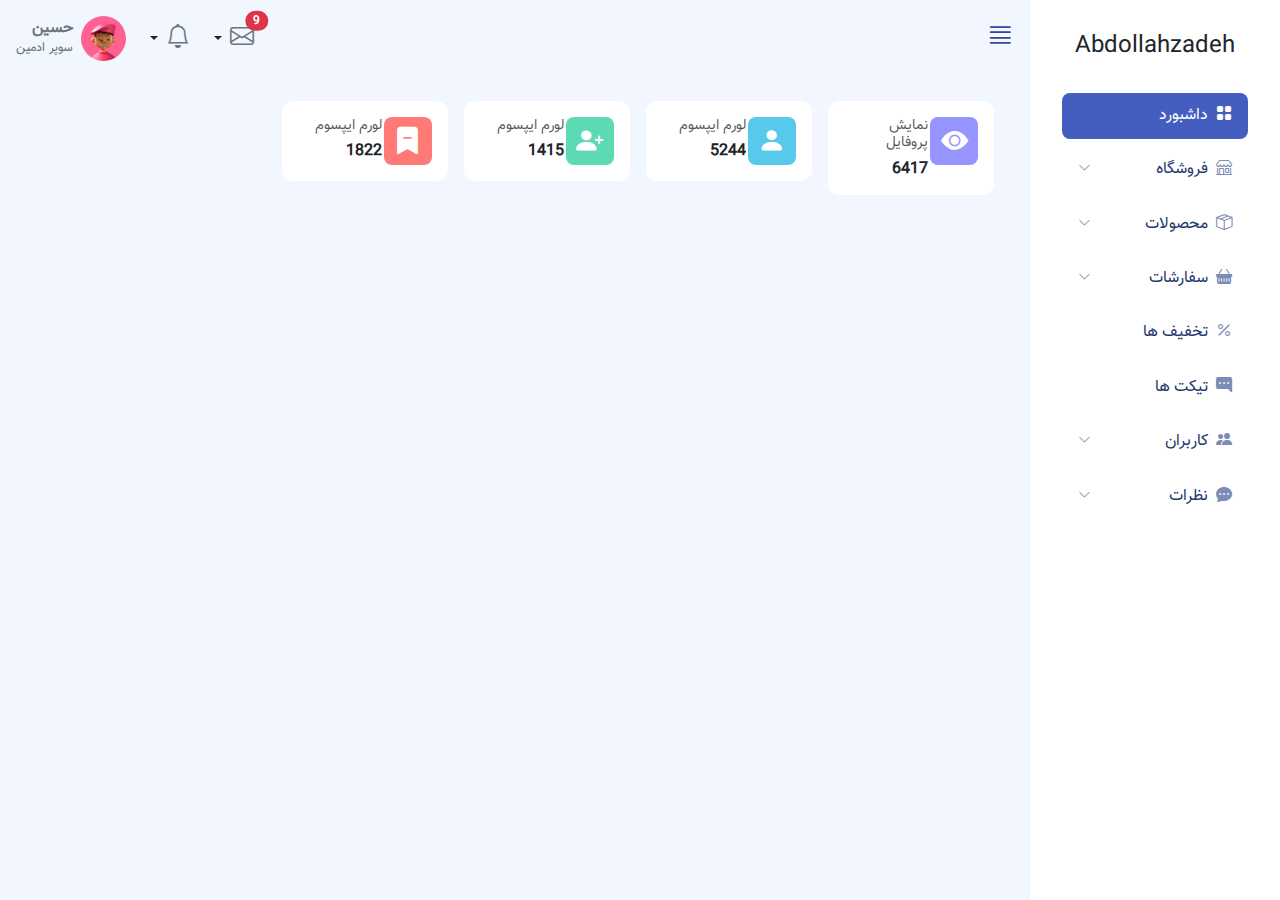
==== index.html @ b26c0078 "Stats section - use purecounterjs library" ====
<!DOCTYPE html>
<html lang="fa" dir="rtl">

<head>
    <meta charset="UTF-8">
    <meta http-equiv="X-UA-Compatible" content="IE=edge">
    <meta name="viewport" content="width=device-width, initial-scale=1.0">
    <link rel="stylesheet" href="./css/bootstrap.rtl.min.css">

    <link rel="stylesheet" href="https://cdn.jsdelivr.net/npm/bootstrap-icons@1.10.5/font/bootstrap-icons.css">

    <link rel="stylesheet" href="./css/main.css">

    <title>Hossein Abdollahzadeh</title>
</head>

<body>

<section x-data="toggleSidebar">
    <section x-cloak class="sidebar scroller" :class="open || 'inactive'">
        <div class="d-flex align-items-center justify-content-between justify-content-lg-center">
            <h4>Abdollahzadeh</h4>
            <i @click="toggle" class="d-lg-none fs-1 bi bi-x"></i>
        </div>
        <div class="mt-4">
            <ul class="list-unstyled">
                <li class="sidebar-item active">
                    <a class="sidebar-link" href="./index.html">
                        <i class="me-2 bi bi-grid-fill"></i>
                        <span>داشبورد</span>
                    </a>
                </li>
                <li x-data="dropdown" class="sidebar-item">
                    <div @click="toggle" class="sidebar-link" href="./index.html">
                        <i class="me-2 bi bi-shop"></i>
                        <span>فروشگاه</span>
                        <i class="ms-auto bi bi-chevron-down"></i>
                    </div>
                    <ul x-show="open" x-transition class="submenu">
                        <li class="submenu-item">
                            <a href="#">لیست فروشگاه ها</a>
                        </li>
                        <li class="submenu-item">
                            <a href="#">ایجاد فروشگاه</a>
                        </li>
                        <li class="submenu-item">
                            <a href="#">ویرایش فروشگاه</a>
                        </li>
                    </ul>
                </li>
                <li x-data="dropdown" class="sidebar-item">
                    <div @click="toggle" class="sidebar-link" href="./index.html">
                        <i class="me-2 bi bi-box-seam"></i>
                        <span>محصولات</span>
                        <i class="ms-auto bi bi-chevron-down"></i>
                    </div>
                    <ul x-show="open" x-transition class="submenu">
                        <li class="submenu-item">
                            <a href="#">لیست محصولات</a>
                        </li>
                        <li class="submenu-item">
                            <a href="#">ایجاد محصول</a>
                        </li>
                        <li class="submenu-item">
                            <a href="#">ویرایش محصول</a>
                        </li>
                    </ul>
                </li>
                <li x-data="dropdown" class="sidebar-item">
                    <div @click="toggle" class="sidebar-link" href="./index.html">
                        <i class="me-2 bi bi-basket-fill"></i>
                        <span>سفارشات</span>
                        <i class="ms-auto bi bi-chevron-down"></i>
                    </div>
                    <ul x-show="open" x-transition class="submenu">
                        <li class="submenu-item">
                            <a href="#">لیست سفارشات</a>
                        </li>
                        <li class="submenu-item">
                            <a href="#">سفارشات تأیید شده</a>
                        </li>
                        <li class="submenu-item">
                            <a href="#">سفارشت تأیید نشده</a>
                        </li>
                    </ul>
                </li>
                <li class="sidebar-item">
                    <a class="sidebar-link" href="#">
                        <i class="me-2 bi bi-percent"></i>
                        <span>تخفیف ها</span>
                    </a>
                </li>
                <li class="sidebar-item">
                    <a class="sidebar-link" href="#">
                        <i class="me-2 bi bi-chat-right-dots-fill"></i>
                        <span>تیکت ها</span>
                    </a>
                </li>
                <li x-data="dropdown" class="sidebar-item">
                    <div @click="toggle" class="sidebar-link" href="./index.html">
                        <i class="me-2 bi bi-people-fill"></i>
                        <span>کاربران</span>
                        <i class="ms-auto bi bi-chevron-down"></i>
                    </div>
                    <ul x-show="open" x-transition class="submenu">
                        <li class="submenu-item">
                            <a href="#">لیست کاربران</a>
                        </li>
                        <li class="submenu-item">
                            <a href="#">ایجاد کاربران</a>
                        </li>
                        <li class="submenu-item">
                            <a href="#">ویرایش کاربران</a>
                        </li>
                    </ul>
                </li>
                <li x-data="dropdown" class="sidebar-item">
                    <div @click="toggle" class="sidebar-link" href="./index.html">
                        <i class="me-2 bi bi-chat-dots-fill"></i>
                        <span>نظرات</span>
                        <i class="ms-auto bi bi-chevron-down"></i>
                    </div>
                    <ul x-show="open" x-transition class="submenu">
                        <li class="submenu-item">
                            <a href="#">لیست نظرات</a>
                        </li>
                        <li class="submenu-item">
                            <a href="#">نظرات تأیید شده</a>
                        </li>
                        <li class="submenu-item">
                            <a href="#">نظرات تأیید نشده</a>
                        </li>
                    </ul>
                </li>
            </ul>
        </div>
    </section>
    <section class="main" :class="open || 'active'">
        <header class="header d-flex justify-content-between align-items-center p-3">
            <div>
                <a href="#">
                    <i @click="toggle" class="toggle-sidebar-icon bi bi-justify fs-3"></i>
                </a>
            </div>
            <div class="d-flex align-items-center">
                <div class="dropdown">
                    <div class="dropdown-toggle" data-bs-toggle="dropdown"
                         aria-expanded="false">
                        <span class="position-absolute top-0 end-50 translate-middle badge rounded-pill bg-danger bg-red">9</span>
                        <i class="bi bi-envelope fs-4 text-gray-600"></i>
                    </div>
                    <ul class="dropdown-menu">
                        <li><a class="dropdown-item fs-7" href="#">لورم ایپسوم</a></li>
                        <li><a class="dropdown-item fs-7" href="#">لورم ایپسوم متن</a></li>
                        <li><a class="dropdown-item fs-7" href="#">لورم ایپسوم متن ساختگی</a></li>
                    </ul>
                </div>
                <div class="dropdown mx-4">
                    <div class="dropdown-toggle" data-bs-toggle="dropdown"
                         aria-expanded="false">
                        <i class="bi bi-bell fs-4 text-gray-600"></i>
                    </div>
                    <ul class="dropdown-menu">
                        <li><a class="dropdown-item fs-7" href="#">لورم ایپسوم</a></li>
                        <li><a class="dropdown-item fs-7" href="#">لورم ایپسوم متن</a></li>
                        <li><a class="dropdown-item fs-7" href="#">لورم ایپسوم متن ساختگی</a></li>
                    </ul>
                </div>
                <div class="dropdown">
                    <div class="dropdown-toggle profile d-flex align-items-center" data-bs-toggle="dropdown"
                         aria-expanded="false">
                        <img width="45" class="img-fluid rounded-circle me-2" src="./images/7.jpg" alt="">
                        <div>
                            <h6 class="fs-6 fw-bold text-gray-600 mb-0">حسین</h6>
                            <p class="fs-8 text-gray-600 mb-0">سوپر ادمین</p>
                        </div>
                    </div>
                    <ul class="dropdown-menu">
                        <li>
                            <a class="dropdown-item fs-7" href="#">
                                <i class="bi bi-person fs-5 me-1"></i>
                                پروفایل
                            </a>
                        </li>
                        <li>
                            <a class="dropdown-item fs-7" href="#">
                                <i class="bi bi-gear fs-6 me-1"></i>
                                تنظیمات
                            </a>
                        </li>
                        <li>
                            <a class="dropdown-item fs-7" href="#">
                                <i class="bi bi-wallet fs-6 me-1"></i>
                                حساب کاربری
                            </a>
                        </li>
                        <li>
                            <hr class="dropdown-divider">
                        </li>
                        <li>
                            <a class="dropdown-item fs-7" href="#">
                                <i class="bi bi-box-arrow-left fs-5 me-1"></i>
                                خروج
                            </a>
                        </li>
                    </ul>
                </div>
            </div>
        </header>
        <div class="content p-2 p-lg-4">
            <div class="container-fluid">
                <div class="row gy-4">
                    <!--Stats-->
                    <div class="col-xl-9">
                        <div class="row g-3">
                            <div class="col-6 col-xl-3">
                                <div class="card">
                                    <div class="card-body">
                                        <div class="row g-3">
                                            <div class="col-md-4">
                                                <div class="stats-icon bg-purple">
                                                    <i class="bi bi-eye-fill lh-0"></i>
                                                </div>
                                            </div>
                                            <div class="col-md-8">
                                                <h6 class="fs-7 text-muted">نمایش پروفایل</h6>
                                                <h6 class="fw-bold mb-0 purecounter" data-purecounter-start="0"
                                                    data-purecounter-end="18600">0</h6>
                                            </div>
                                        </div>
                                    </div>
                                </div>
                            </div>
                            <div class="col-6 col-xl-3">
                                <div class="card">
                                    <div class="card-body">
                                        <div class="row g-3">
                                            <div class="col-md-4">
                                                <div class="stats-icon bg-blue">
                                                    <i class="bi bi-person-fill lh-0"></i>
                                                </div>
                                            </div>
                                            <div class="col-md-8">
                                                <h6 class="fs-7 text-muted">لورم ایپسوم</h6>
                                                <h6 class="fw-bold mb-0 purecounter" data-purecounter-start="0"
                                                    data-purecounter-end="15200">0</h6>
                                            </div>
                                        </div>
                                    </div>
                                </div>
                            </div>
                            <div class="col-6 col-xl-3">
                                <div class="card">
                                    <div class="card-body">
                                        <div class="row g-3">
                                            <div class="col-md-4">
                                                <div class="stats-icon bg-green">
                                                    <i class="bi bi-person-plus-fill lh-0"></i>
                                                </div>
                                            </div>
                                            <div class="col-md-8">
                                                <h6 class="fs-7 text-muted">لورم ایپسوم</h6>
                                                <h6 class="fw-bold mb-0 purecounter" data-purecounter-start="0"
                                                    data-purecounter-end="4100">0</h6>
                                            </div>
                                        </div>
                                    </div>
                                </div>
                            </div>
                            <div class="col-6 col-xl-3">
                                <div class="card">
                                    <div class="card-body">
                                        <div class="row g-3">
                                            <div class="col-md-4">
                                                <div class="stats-icon bg-red">
                                                    <i class="bi bi-bookmark-dash-fill lh-0"></i>
                                                </div>
                                            </div>
                                            <div class="col-md-8">
                                                <h6 class="fs-7 text-muted">لورم ایپسوم</h6>
                                                <h6 class="fw-bold mb-0 purecounter" data-purecounter-start="0"
                                                    data-purecounter-end="5280">0</h6>
                                            </div>
                                        </div>
                                    </div>
                                </div>
                            </div>
                        </div>
                    </div>
                    <div class="col-xl-3"></div>
                </div>
            </div>
        </div>
    </section>
</section>


<script src="./js/bootstrap.bundle.min.js"></script>
<script defer src="./js/alpinejs3.12.1.min.js"></script>
<script src="./js/purecounter_vanilla.js"></script>
<script>
    new PureCounter();
</script>
<script>
    document.addEventListener('alpine:init', () => {
        Alpine.data('toggleSidebar', () => ({
            open: window.innerWidth <= 992 ? false : true,

            toggle() {
                this.open = !this.open;
            }
        })),
            Alpine.data('dropdown', () => ({
                open: false,

                toggle() {
                    this.open = !this.open;
                }
            }))
    })

</script>
</body>

</html>
---- css/main.css ----
@font-face {
    font-family: "Vazir";
    src: url("../fonts/Vazir.eot");
    /* IE9 Compat Modes */
    src: url("../fonts/Vazir.eot?#iefix") format("embedded-opentype"),
    url("../fonts/Vazir.woff2") format("woff2"),
    url("../fonts/Vazir.woff") format("woff"),
    url("../fonts/Vazir.ttf") format("truetype");
    /* Safari, Android, iOS */
}

/* width */
::-webkit-scrollbar {
    width: 6px;
}

/* Track */
::-webkit-scrollbar-track {
    background: #f1f1f1;
}

/* Handle */
::-webkit-scrollbar-thumb {
    background: #aaa;
    border-radius: 6px;
}

/* Handle on hover */
::-webkit-scrollbar-thumb:hover {
    background: #555;
}

/*Scroller for firefox*/
.scroller {
    scrollbar-color: #aaa #fff; /* thumb and track color */
    scrollbar-width: thin;
}

body {
    font-family: "Vazir" !important;
}

/*Utilities*/
.text-gray {
    color: #44494e !important;
}

.text-gray-600 {
    color: #6c757d !important;
}

.fs-7 {
    font-size: 0.9rem;
}

.fs-8 {
    font-size: 0.8rem;
}

.lh-0 {
    line-height: 0;
}

.bg-red {
    background-color: #ff7976;
}

.bg-purple {
    background-color: #9694ff;
}

.bg-blue {
    background-color: #57caeb;
}

.bg-green {
    background-color: #5ddab4;
}

/*Overwrite bootstrap classes*/
.card {
    border: none !important;
    border-radius: 0.7rem;
}

/* Sidebar */
.sidebar {
    width: 250px;
    height: 100vh;
    position: fixed;
    background-color: white;
    transition: all 0.5s ease-out;
    padding: 2rem;
    overflow-y: hidden;
    z-index: 10;
}

.sidebar:hover {
    overflow-y: auto;

}

.sidebar.inactive {
    margin-right: -250px;
}

.sidebar .sidebar-item {
    margin-top: 0.5rem;
}

.sidebar .sidebar-item .sidebar-link {
    text-decoration: none;
    color: #25396f;
    padding: 0.7rem 1rem;
    display: flex;
    align-items: center;
    border-radius: 0.5rem;
    transition: all 0.5s;
    cursor: pointer;
}

.sidebar .sidebar-item .sidebar-link:hover {
    background-color: #f0f1f5;
}

.sidebar .sidebar-item .sidebar-link i {
    color: #7c8db5;
}

.sidebar .sidebar-item.active .sidebar-link {
    background-color: #435ebe;
    color: #ffffff;
}

.sidebar .sidebar-item.active .sidebar-link i {
    color: #ffffff;
}

.sidebar .submenu {
    list-style: none;
}

.sidebar .submenu .submenu-item a {
    padding: 0.7rem 1rem;
    display: block;
    color: #25396f;
    font-size: 0.85rem;
    font-weight: 600;
    text-decoration: none;
    transition: all 0.3s;
}

.sidebar .submenu .submenu-item a:hover {
    margin-right: 0.3rem;
}

.sidebar .sidebar-item .bi-chevron-down {
    font-size: 0.8rem;
}

/* Main */
.main {
    background-color: #f2f7ff;
    height: 100vh;
    transition: all 0.5s ease-out;
}

.main.active {
    margin-right: 0;
}

.main .toggle-sidebar-icon {
    color: #364b98;
}

.main .header .profile::after {
    display: none !important;
}

.main .content .stats-icon {
    width: 3rem;
    height: 3rem;
    border-radius: 0.5rem;
    display: flex;
    align-items: center;
    justify-content: center;

}

.main .content .stats-icon i {
    color: #ffffff;
    font-size: 1.7rem;
}

@media (min-width: 992px) {
    .main {
        margin-right: 250px;
    }
}

[x-cloak] {
    display: none !important;
}
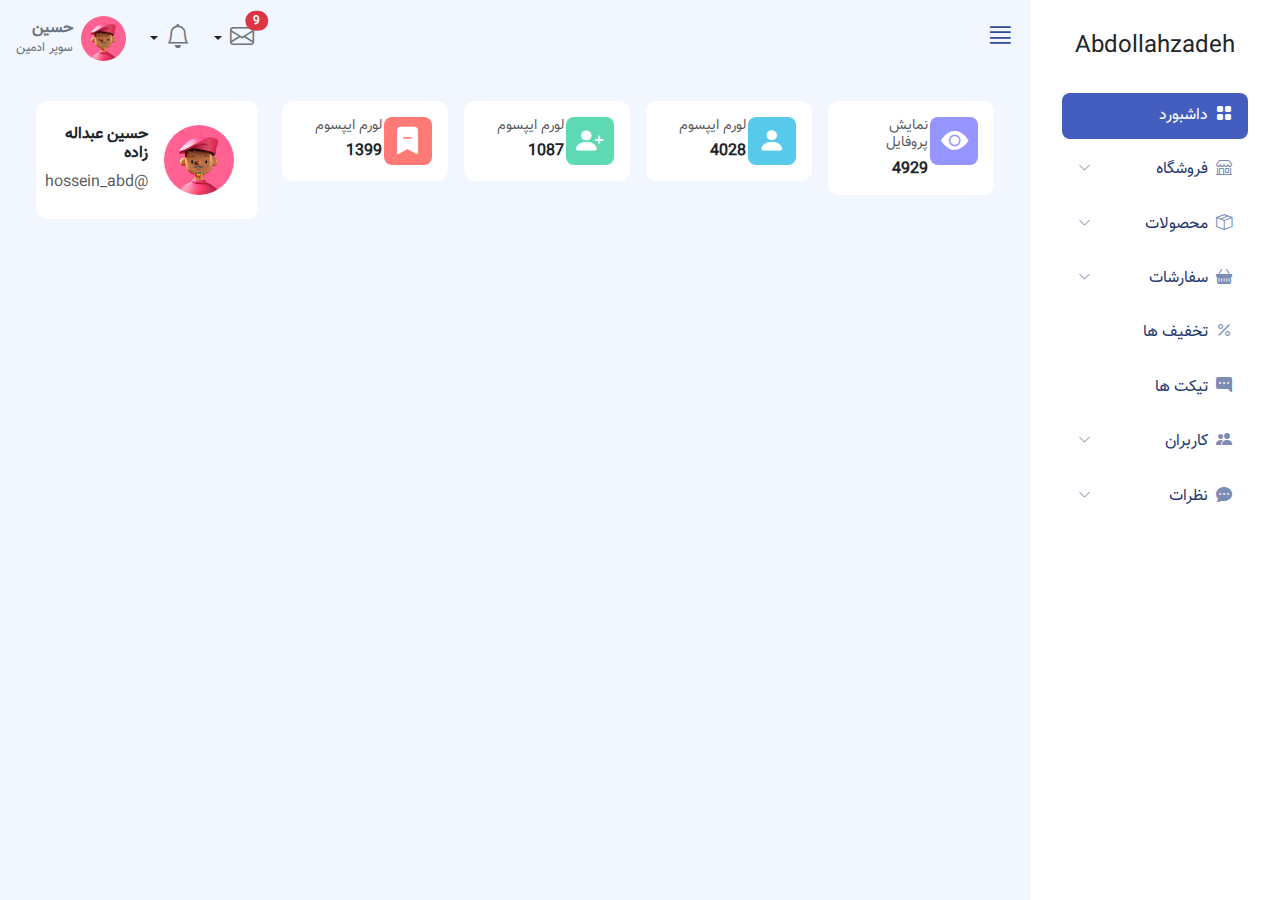
==== commit cc1b065f: "Profile section" ====
--- a/index.html
+++ b/index.html
@@ -287,7 +287,18 @@
                             </div>
                         </div>
                     </div>
-                    <div class="col-xl-3"></div>
+                    <div class="col-xl-3">
+                        <!--Profile-->
+                        <div class="card">
+                            <div class="card-body d-flex align-items-center p-4">
+                                <img width="70" class="img-fluid rounded-circle" src="./images/7.jpg" alt="">
+                                <div class="ms-3">
+                                    <h6 class="fw-bold">حسین عبداله زاده</h6>
+                                    <p class="text-muted mb-0">@hossein_abd</p>
+                                </div>
+                            </div>
+                        </div>
+                    </div>
                 </div>
             </div>
         </div>
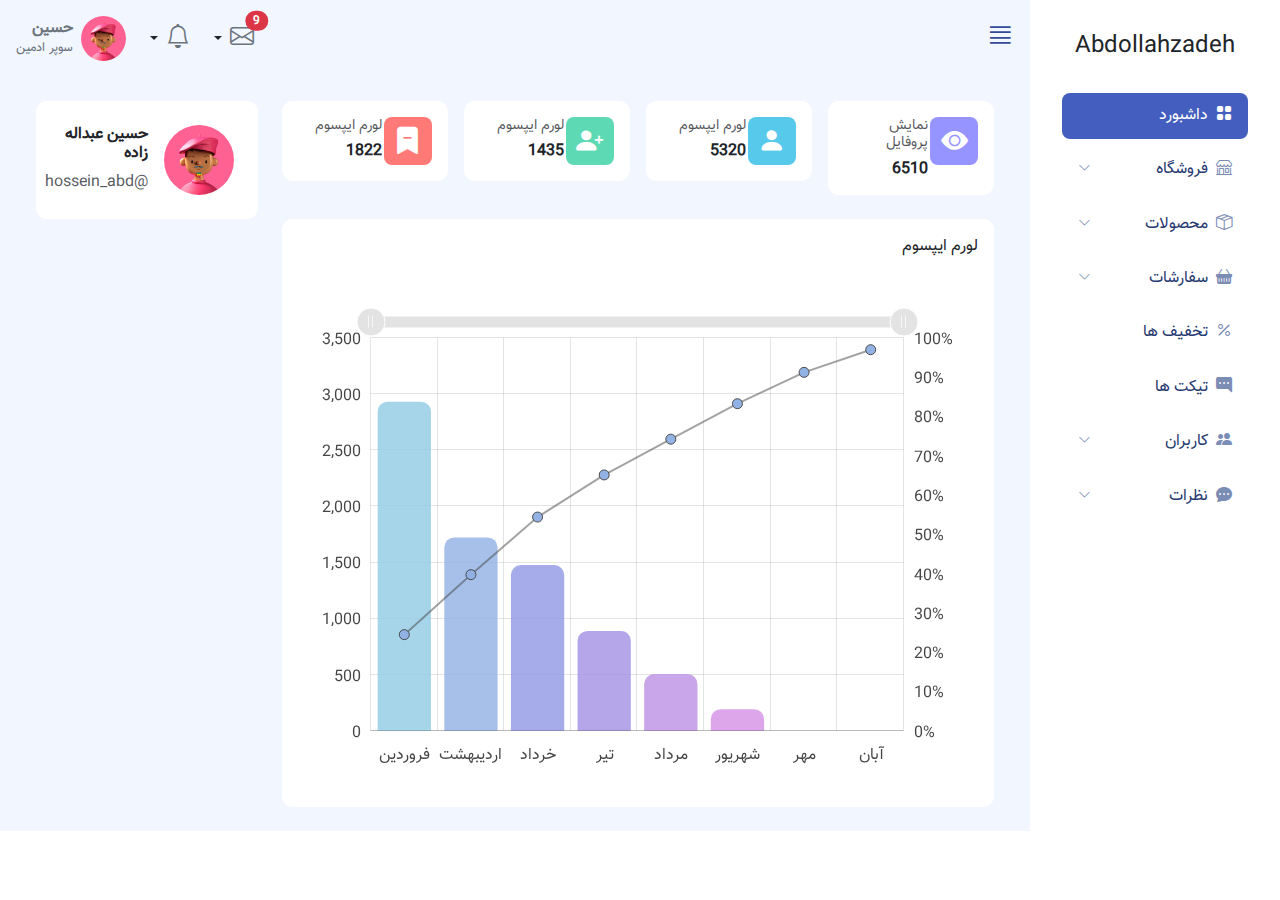
==== commit 57a65cf0: "Chart section - column chart - amchart" ====
--- a/index.html
+++ b/index.html
@@ -286,6 +286,19 @@
                                 </div>
                             </div>
                         </div>
+                        <!--Chart-->
+                        <div class="row mt-4">
+                            <div class="col-12">
+                                <div class="card">
+                                    <div class="card-header">
+                                        لورم ایپسوم
+                                    </div>
+                                    <div class="card-body">
+                                        <div id="chartdiv" style="height: 500px;"></div>
+                                    </div>
+                                </div>
+                            </div>
+                        </div>
                     </div>
                     <div class="col-xl-3">
                         <!--Profile-->
@@ -312,25 +325,11 @@
 <script>
     new PureCounter();
 </script>
-<script>
-    document.addEventListener('alpine:init', () => {
-        Alpine.data('toggleSidebar', () => ({
-            open: window.innerWidth <= 992 ? false : true,
-
-            toggle() {
-                this.open = !this.open;
-            }
-        })),
-            Alpine.data('dropdown', () => ({
-                open: false,
-
-                toggle() {
-                    this.open = !this.open;
-                }
-            }))
-    })
-
-</script>
+<script src="./js/charts/chart1/cdn.amcharts.com_lib_4_core.js"></script>
+<script src="./js/charts/chart1/cdn.amcharts.com_lib_4_charts.js"></script>
+<script src="./js/charts/chart1/cdn.amcharts.com_lib_4_themes_animated.js"></script>
+<script src="./js/charts/chart1/chart1.js"></script>
+<script src="./js/alpineComponents.js"></script>
 </body>
 
 </html>--- a/css/main.css
+++ b/css/main.css
@@ -80,6 +80,16 @@
 /*Overwrite bootstrap classes*/
 .card {
     border: none !important;
+    border-radius: 0.7rem;
+}
+
+.card-header {
+    padding: 1rem;
+    background-color: #ffffff;
+    border-bottom: none;
+}
+
+.card-header:first-child {
     border-radius: 0.7rem;
 }
 
@@ -161,7 +171,6 @@
 /* Main */
 .main {
     background-color: #f2f7ff;
-    height: 100vh;
     transition: all 0.5s ease-out;
 }
 
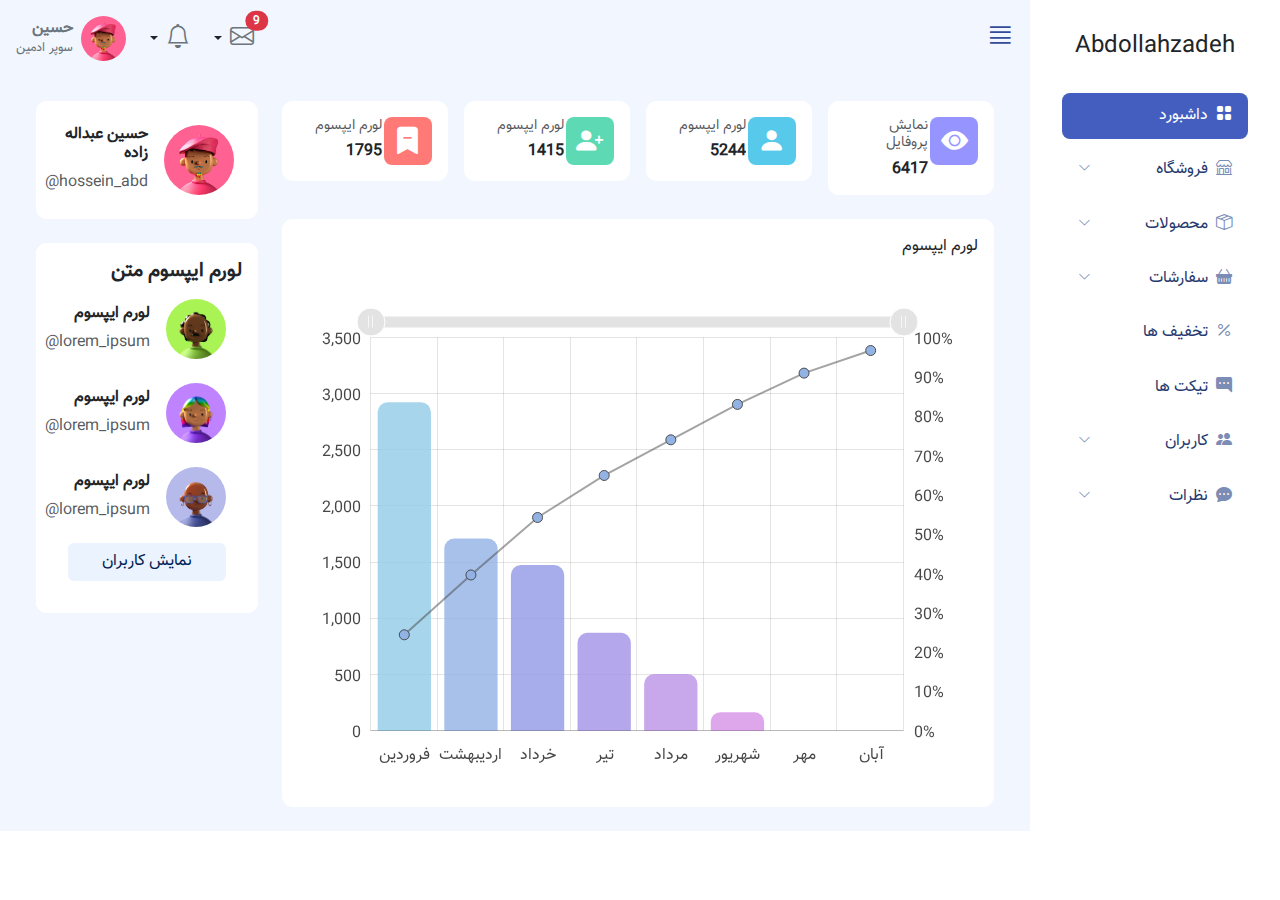
==== commit 16b8cf8d: "Users section" ====
--- a/index.html
+++ b/index.html
@@ -210,8 +210,8 @@
         <div class="content p-2 p-lg-4">
             <div class="container-fluid">
                 <div class="row gy-4">
-                    <!--Stats-->
                     <div class="col-xl-9">
+                        <!--Stats-->
                         <div class="row g-3">
                             <div class="col-6 col-xl-3">
                                 <div class="card">
@@ -307,7 +307,39 @@
                                 <img width="70" class="img-fluid rounded-circle" src="./images/7.jpg" alt="">
                                 <div class="ms-3">
                                     <h6 class="fw-bold">حسین عبداله زاده</h6>
-                                    <p class="text-muted mb-0">@hossein_abd</p>
+                                    <p class="text-muted mb-0 dir-ltr">@hossein_abd</p>
+                                </div>
+                            </div>
+                        </div>
+                        <!--Users-->
+                        <div class="card mt-4">
+                            <div class="card-header">
+                                <h5 class="fw-bold mb-0">لورم ایپسوم متن</h5>
+                                <div class="card-body">
+                                    <div class="d-flex align-items-center">
+                                        <img width="60" class="img-fluid rounded-circle" src="./images/4.jpg" alt="">
+                                        <div class="ms-3">
+                                            <h6 class="fw-bold">لورم ایپسوم</h6>
+                                            <p class="text-muted mb-0 dir-ltr">@lorem_ipsum</p>
+                                        </div>
+                                    </div>
+                                    <div class="d-flex align-items-center my-4">
+                                        <img width="60" class="img-fluid rounded-circle" src="./images/5.jpg" alt="">
+                                        <div class="ms-3">
+                                            <h6 class="fw-bold">لورم ایپسوم</h6>
+                                            <p class="text-muted mb-0 dir-ltr">@lorem_ipsum</p>
+                                        </div>
+                                    </div>
+                                    <div class="d-flex align-items-center">
+                                        <img width="60" class="img-fluid rounded-circle" src="./images/1.jpg" alt="">
+                                        <div class="ms-3">
+                                            <h6 class="fw-bold">لورم ایپسوم</h6>
+                                            <p class="text-muted mb-0 dir-ltr">@lorem_ipsum</p>
+                                        </div>
+                                    </div>
+                                    <div class="d-grid">
+                                        <button class="btn btn-light-primary mt-3">نمایش کاربران</button>
+                                    </div>
                                 </div>
                             </div>
                         </div>
--- a/css/main.css
+++ b/css/main.css
@@ -75,6 +75,15 @@
 
 .bg-green {
     background-color: #5ddab4;
+}
+
+.dir-ltr {
+    direction: ltr;
+}
+
+.btn-light-primary {
+    background-color: #ebf3ff;
+    color: #002152;
 }
 
 /*Overwrite bootstrap classes*/
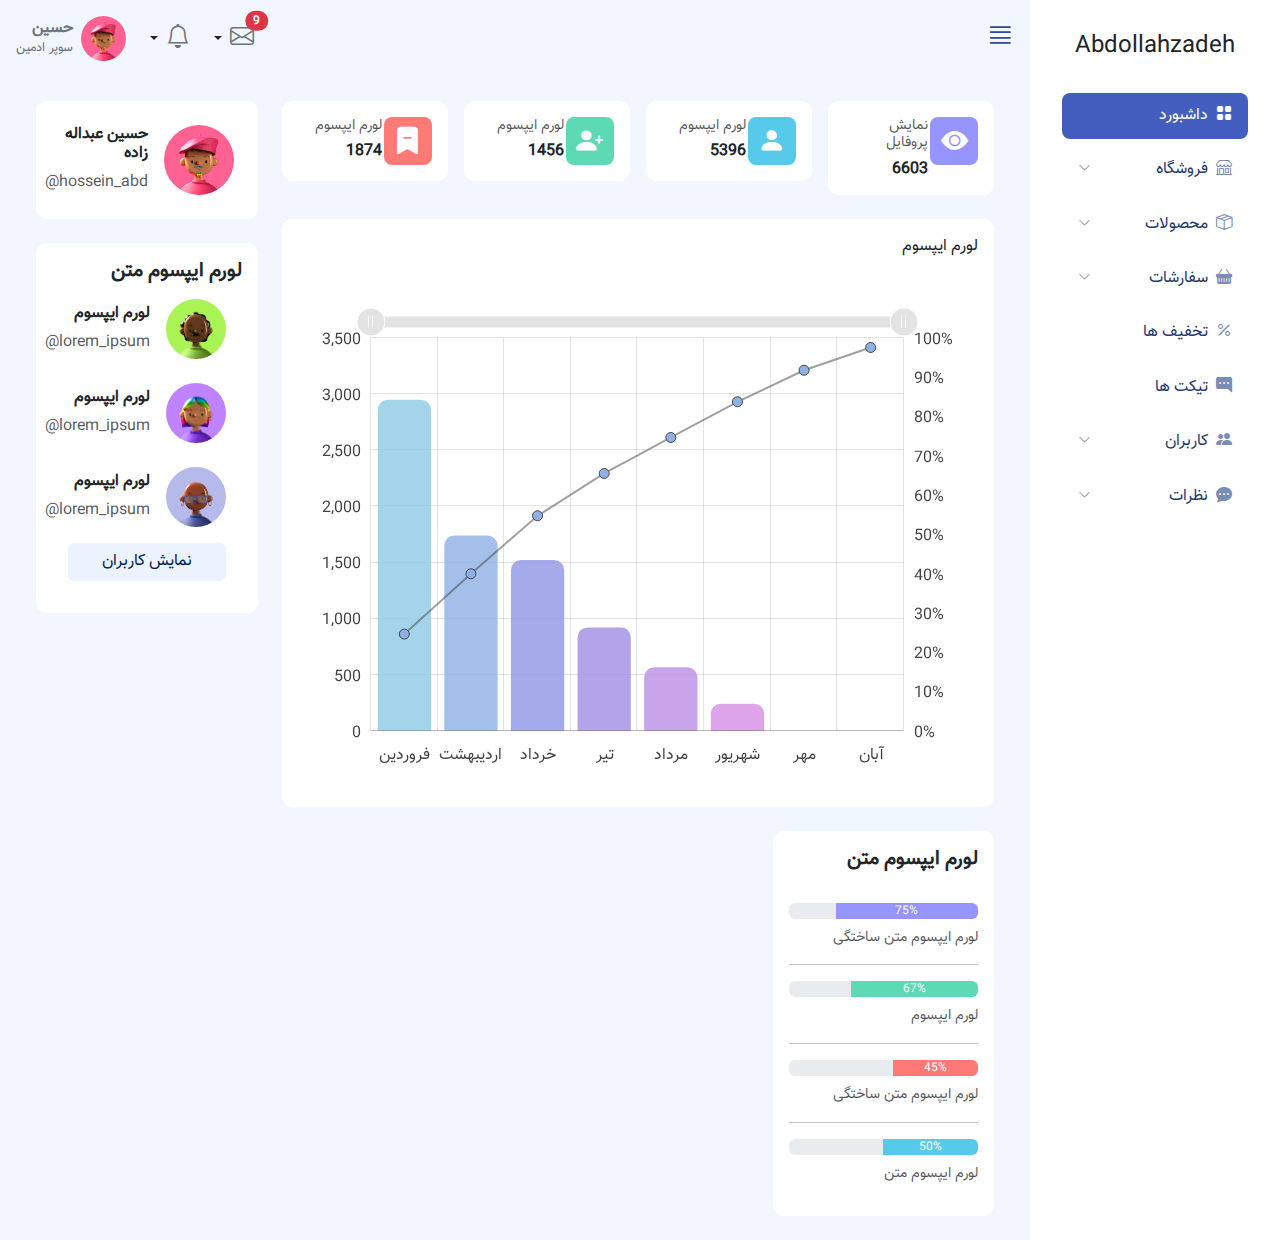
==== commit b606da11: "Progress bar section" ====
--- a/index.html
+++ b/index.html
@@ -299,6 +299,50 @@
                                 </div>
                             </div>
                         </div>
+                        <!--Progress bar & Comments-->
+                        <div class="row mt-4">
+                            <div class="col-xl-4">
+                                <div class="card">
+                                    <div class="card-header">
+                                        <h5 class="fw-bold mb-0">لورم ایپسوم متن</h5>
+                                    </div>
+                                    <div class="card-body">
+                                        <div>
+                                            <div class="progress" role="progressbar" aria-label="Example with label"
+                                                 aria-valuenow="75" aria-valuemin="0" aria-valuemax="100">
+                                                <div class="progress-bar bg-purple" style="width: 75%">75%</div>
+                                            </div>
+                                            <p class="fs-7 text-muted mt-2">لورم ایپسوم متن ساختگی</p>
+                                        </div>
+                                        <hr>
+                                        <div>
+                                            <div class="progress" role="progressbar" aria-label="Example with label"
+                                                 aria-valuenow="67" aria-valuemin="0" aria-valuemax="100">
+                                                <div class="progress-bar bg-green" style="width: 67%">67%</div>
+                                            </div>
+                                            <p class="fs-7 text-muted mt-2">لورم ایپسوم</p>
+                                        </div>
+                                        <hr>
+                                        <div>
+                                            <div class="progress" role="progressbar" aria-label="Example with label"
+                                                 aria-valuenow="45" aria-valuemin="0" aria-valuemax="100">
+                                                <div class="progress-bar bg-red" style="width: 45%">45%</div>
+                                            </div>
+                                            <p class="fs-7 text-muted mt-2">لورم ایپسوم متن ساختگی</p>
+                                        </div>
+                                        <hr>
+                                        <div>
+                                            <div class="progress" role="progressbar" aria-label="Example with label"
+                                                 aria-valuenow="50" aria-valuemin="0" aria-valuemax="100">
+                                                <div class="progress-bar bg-blue" style="width: 50%">50%</div>
+                                            </div>
+                                            <p class="fs-7 text-muted mt-2">لورم ایپسوم متن</p>
+                                        </div>
+                                    </div>
+                                </div>
+                            </div>
+                            <div class="col-xl-8"></div>
+                        </div>
                     </div>
                     <div class="col-xl-3">
                         <!--Profile-->
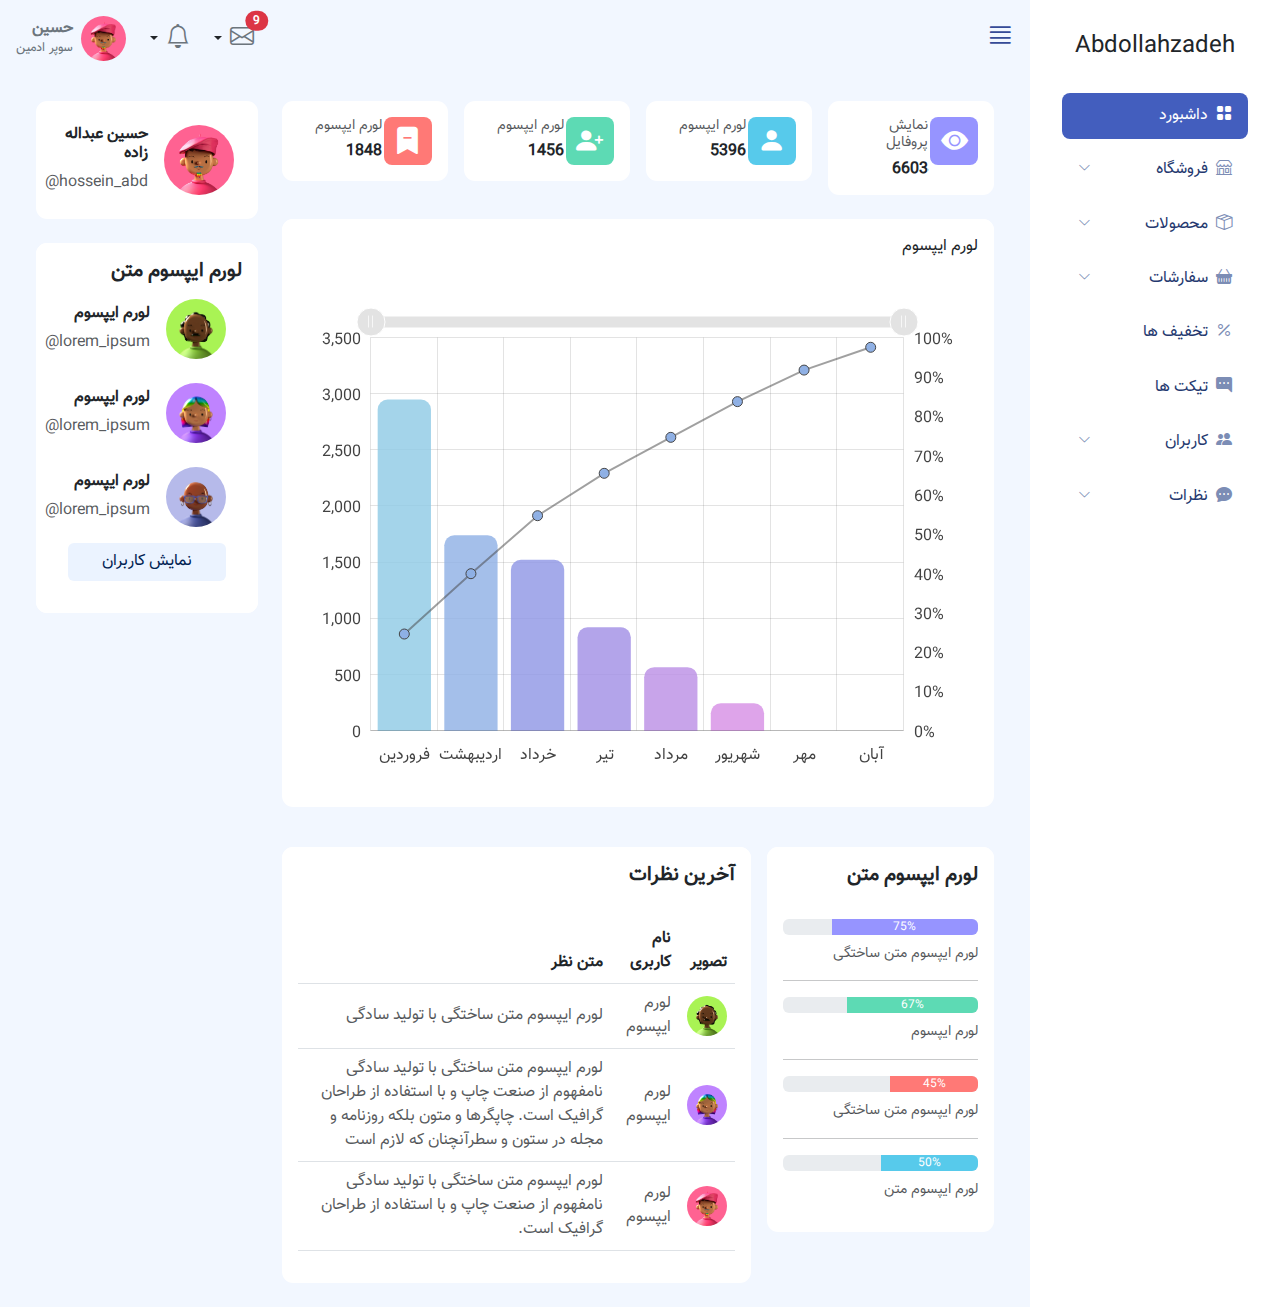
==== commit 8290535d: "Comments section" ====
--- a/index.html
+++ b/index.html
@@ -300,7 +300,7 @@
                             </div>
                         </div>
                         <!--Progress bar & Comments-->
-                        <div class="row mt-4">
+                        <div class="row g-3 mt-4">
                             <div class="col-xl-4">
                                 <div class="card">
                                     <div class="card-header">
@@ -341,7 +341,57 @@
                                     </div>
                                 </div>
                             </div>
-                            <div class="col-xl-8"></div>
+                            <div class="col-xl-8">
+                                <div class="card">
+                                    <div class="card-header">
+                                        <h5 class="fw-bold mb-0">آخرین نظرات</h5>
+                                    </div>
+                                    <div class="card-body">
+                                        <div class="table-responsive">
+                                            <table class="table table-hover align-middle">
+                                                <thead>
+                                                <tr>
+                                                    <th>تصویر</th>
+                                                    <th>نام کاربری</th>
+                                                    <th>متن نظر</th>
+                                                </tr>
+                                                </thead>
+                                                <tbody>
+                                                <tr>
+                                                    <td>
+                                                        <img width="50" class="img-fluid rounded-circle"
+                                                             src="./images/4.jpg" alt="">
+                                                    </td>
+                                                    <td class="text-muted">لورم ایپسوم</td>
+                                                    <td class="text-muted">لورم ایپسوم متن ساختگی با تولید سادگی</td>
+                                                </tr>
+                                                <tr>
+                                                    <td>
+                                                        <img width="50" class="img-fluid rounded-circle"
+                                                             src="./images/5.jpg" alt="">
+                                                    </td>
+                                                    <td class="text-muted">لورم ایپسوم</td>
+                                                    <td class="text-muted">لورم ایپسوم متن ساختگی با تولید سادگی نامفهوم
+                                                        از صنعت چاپ و با استفاده از طراحان گرافیک است. چاپگرها و متون
+                                                        بلکه روزنامه و مجله در ستون و سطرآنچنان که لازم است
+                                                    </td>
+                                                </tr>
+                                                <tr>
+                                                    <td>
+                                                        <img width="50" class="img-fluid rounded-circle"
+                                                             src="./images/7.jpg" alt="">
+                                                    </td>
+                                                    <td class="text-muted">لورم ایپسوم</td>
+                                                    <td class="text-muted">لورم ایپسوم متن ساختگی با تولید سادگی نامفهوم
+                                                        از صنعت چاپ و با استفاده از طراحان گرافیک است.
+                                                    </td>
+                                                </tr>
+                                                </tbody>
+                                            </table>
+                                        </div>
+                                    </div>
+                                </div>
+                            </div>
                         </div>
                     </div>
                     <div class="col-xl-3">
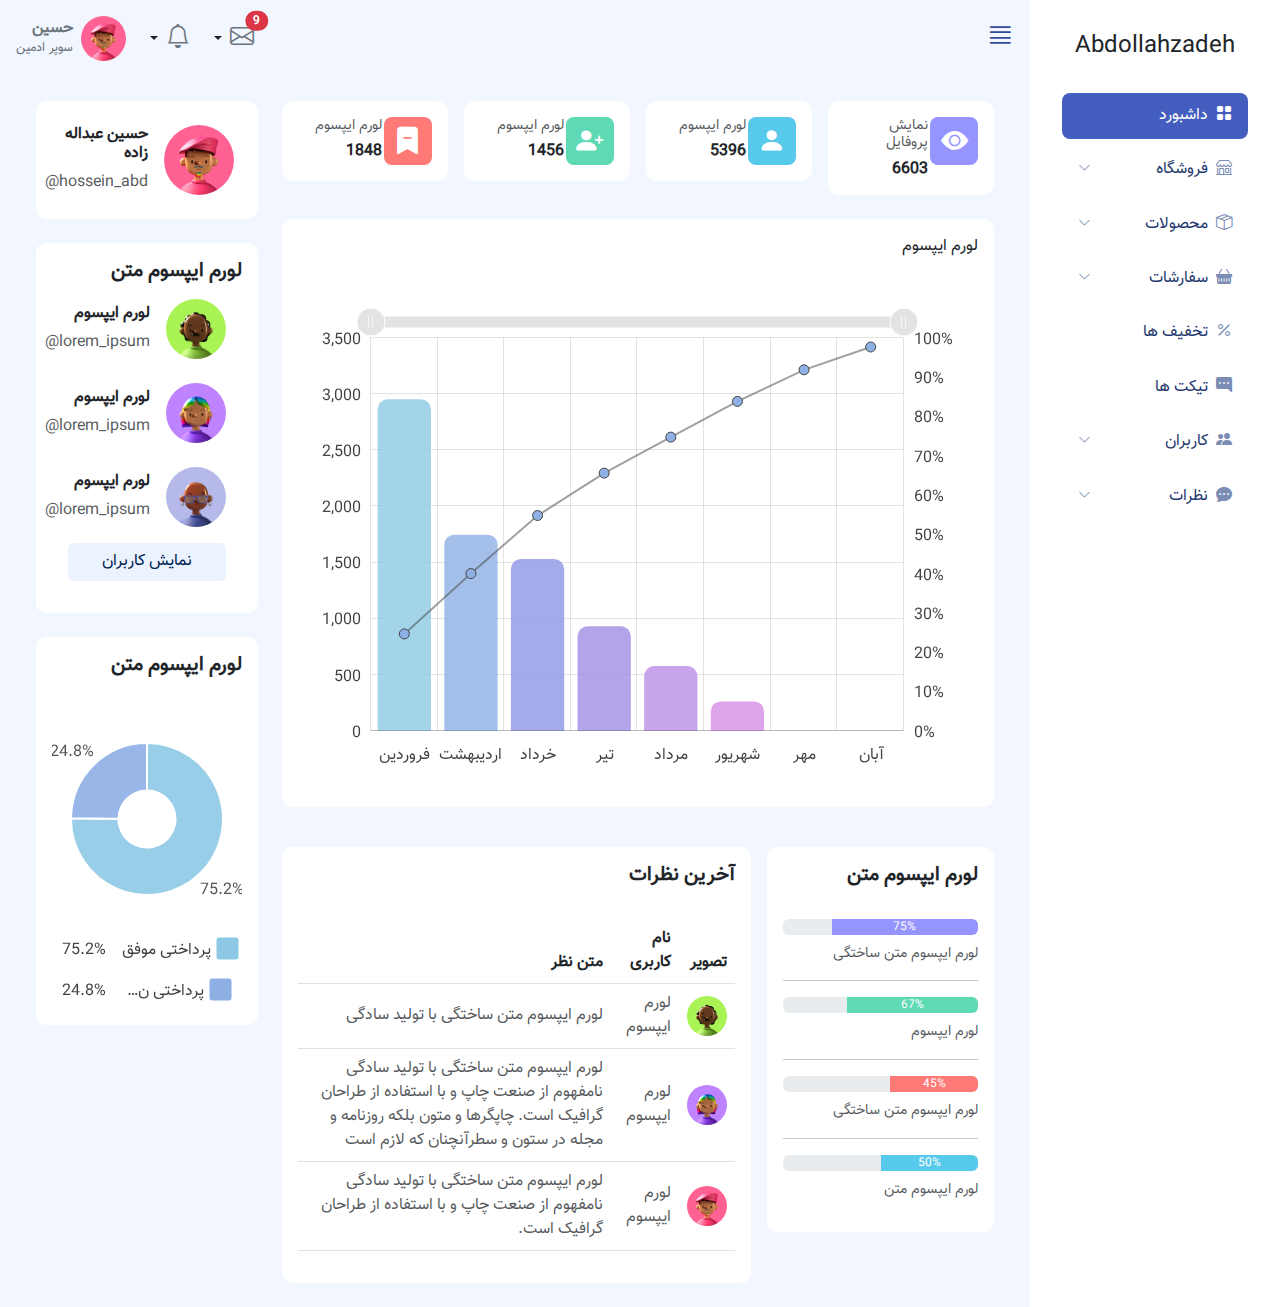
==== commit 953ce769: "Chart2 section - use amchart (pie chart)" ====
--- a/index.html
+++ b/index.html
@@ -437,6 +437,15 @@
                                 </div>
                             </div>
                         </div>
+                        <!--Chart2-->
+                        <div class="card mt-4">
+                            <div class="card-header">
+                                <h5 class="fw-bold mb-0">لورم ایپسوم متن</h5>
+                            </div>
+                            <div class="card-body">
+                                <div id="chartdiv2" style="height: 300px;"></div>
+                            </div>
+                        </div>
                     </div>
                 </div>
             </div>
@@ -451,10 +460,11 @@
 <script>
     new PureCounter();
 </script>
-<script src="./js/charts/chart1/cdn.amcharts.com_lib_4_core.js"></script>
-<script src="./js/charts/chart1/cdn.amcharts.com_lib_4_charts.js"></script>
-<script src="./js/charts/chart1/cdn.amcharts.com_lib_4_themes_animated.js"></script>
-<script src="./js/charts/chart1/chart1.js"></script>
+<script src="./js/charts/cdn.amcharts.com_lib_4_core.js"></script>
+<script src="./js/charts/cdn.amcharts.com_lib_4_charts.js"></script>
+<script src="./js/charts/cdn.amcharts.com_lib_4_themes_animated.js"></script>
+<script src="./js/charts/chart1.js"></script>
+<script src="./js/charts/chart2.js"></script>
 <script src="./js/alpineComponents.js"></script>
 </body>
 
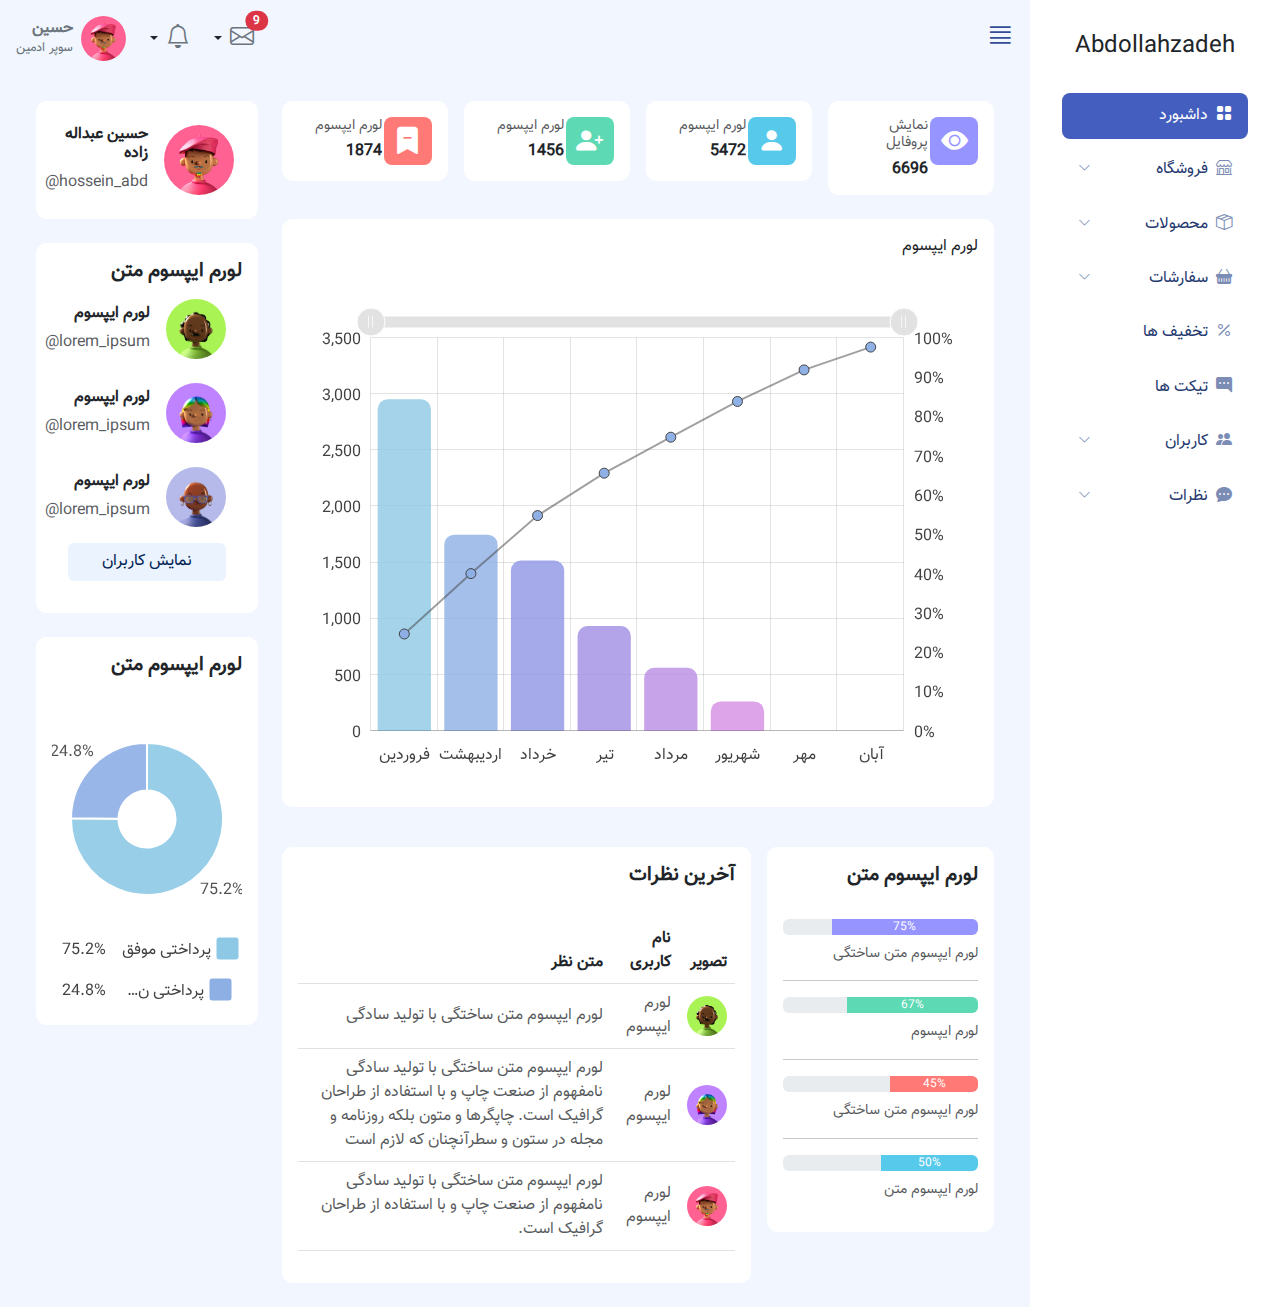
==== commit f4332bd8: "Products_index page" ====
--- a/index.html
+++ b/index.html
@@ -31,7 +31,7 @@
                     </a>
                 </li>
                 <li x-data="dropdown" class="sidebar-item">
-                    <div @click="toggle" class="sidebar-link" href="./index.html">
+                    <div @click="toggle" class="sidebar-link">
                         <i class="me-2 bi bi-shop"></i>
                         <span>فروشگاه</span>
                         <i class="ms-auto bi bi-chevron-down"></i>
@@ -49,14 +49,14 @@
                     </ul>
                 </li>
                 <li x-data="dropdown" class="sidebar-item">
-                    <div @click="toggle" class="sidebar-link" href="./index.html">
+                    <div @click="toggle" class="sidebar-link">
                         <i class="me-2 bi bi-box-seam"></i>
                         <span>محصولات</span>
                         <i class="ms-auto bi bi-chevron-down"></i>
                     </div>
                     <ul x-show="open" x-transition class="submenu">
                         <li class="submenu-item">
-                            <a href="#">لیست محصولات</a>
+                            <a href="./products_index.html">لیست محصولات</a>
                         </li>
                         <li class="submenu-item">
                             <a href="#">ایجاد محصول</a>
@@ -67,7 +67,7 @@
                     </ul>
                 </li>
                 <li x-data="dropdown" class="sidebar-item">
-                    <div @click="toggle" class="sidebar-link" href="./index.html">
+                    <div @click="toggle" class="sidebar-link">
                         <i class="me-2 bi bi-basket-fill"></i>
                         <span>سفارشات</span>
                         <i class="ms-auto bi bi-chevron-down"></i>
@@ -97,7 +97,7 @@
                     </a>
                 </li>
                 <li x-data="dropdown" class="sidebar-item">
-                    <div @click="toggle" class="sidebar-link" href="./index.html">
+                    <div @click="toggle" class="sidebar-link">
                         <i class="me-2 bi bi-people-fill"></i>
                         <span>کاربران</span>
                         <i class="ms-auto bi bi-chevron-down"></i>
@@ -115,7 +115,7 @@
                     </ul>
                 </li>
                 <li x-data="dropdown" class="sidebar-item">
-                    <div @click="toggle" class="sidebar-link" href="./index.html">
+                    <div @click="toggle" class="sidebar-link">
                         <i class="me-2 bi bi-chat-dots-fill"></i>
                         <span>نظرات</span>
                         <i class="ms-auto bi bi-chevron-down"></i>
--- a/css/main.css
+++ b/css/main.css
@@ -100,6 +100,11 @@
 
 .card-header:first-child {
     border-radius: 0.7rem;
+}
+
+.breadcrumb a {
+    color: #435ebe;
+    text-decoration: none;
 }
 
 /* Sidebar */
